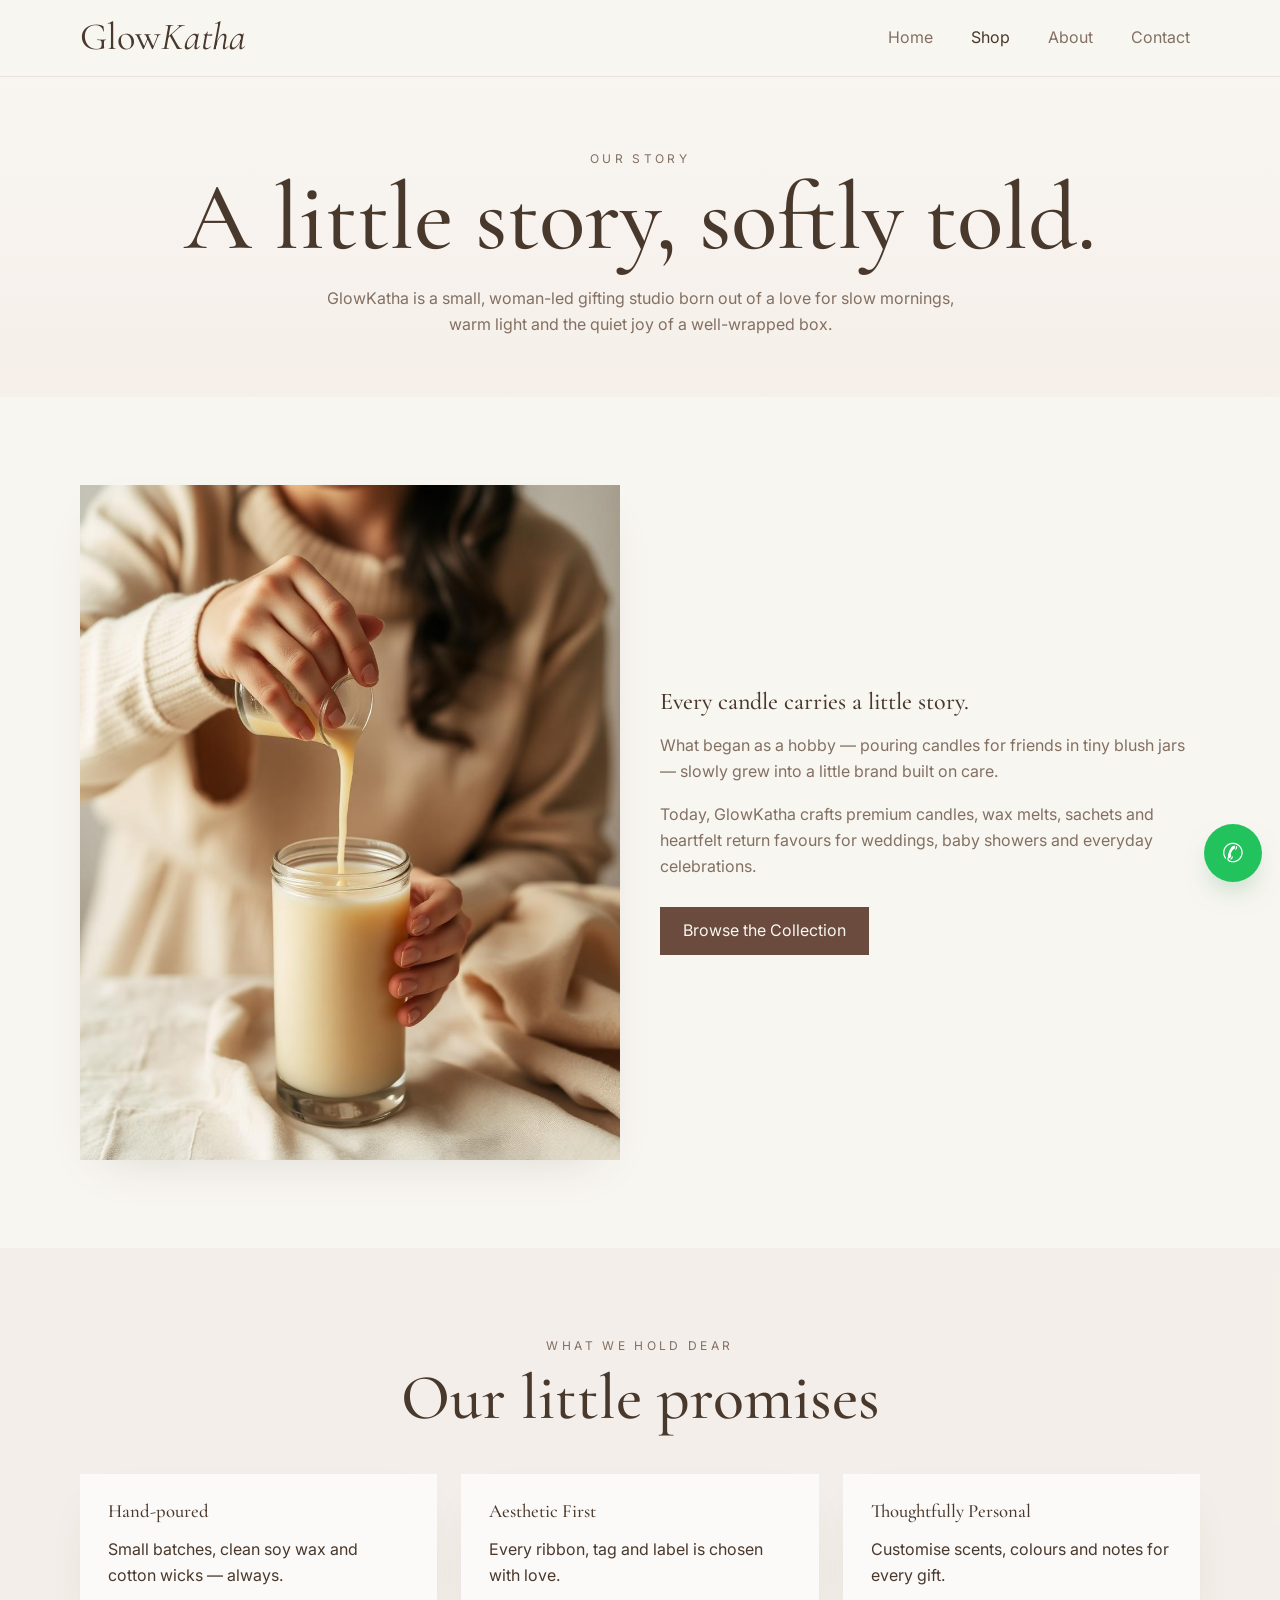
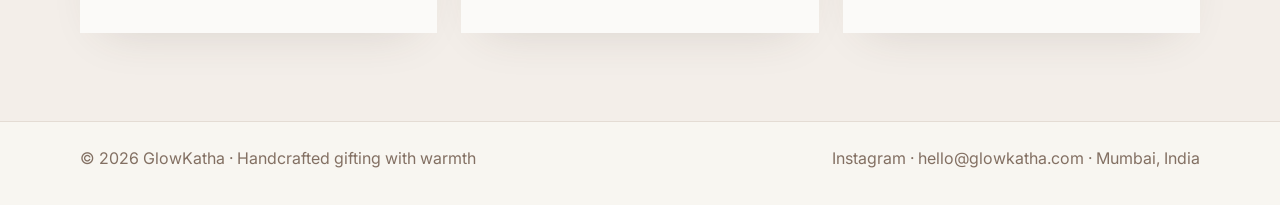
==== about.html @ 7e50fdde "first commit" ====
<!DOCTYPE html>
<html lang="en">
<head>
  <meta charset="UTF-8">
  <meta name="viewport" content="width=device-width, initial-scale=1.0">
  <title>About — GlowKatha</title>
  <meta name="description" content="GlowKatha crafts premium candles, wax melts, sachets and thoughtful return favours.">
  <link rel="preconnect" href="https://fonts.googleapis.com">
  <link rel="preconnect" href="https://fonts.gstatic.com" crossorigin>
  <link href="https://fonts.googleapis.com/css2?family=Cormorant+Garamond:wght@400;500;600;700&family=Inter:wght@300;400;500;600&display=swap" rel="stylesheet">
  <link rel="stylesheet" href="css/styles.css">
</head>
<body>
  <header class="site-header">
    <div class="container navbar">
      <a class="brand" href="index.html">Glow<em>Katha</em></a>
      <nav class="nav-links" aria-label="Main navigation">
        <a class="nav-link " href="index.html">Home</a>
        <a class="nav-link active" href="shop.html">Shop</a>
        <a class="nav-link " href="about.html">About</a>
        <a class="nav-link " href="contact.html">Contact</a>
      </nav>
    </div>
  </header>
  
<main>
  <section class="page-hero">
    <div class="container">
      <p class="eyebrow">Our Story</p>
      <h1>A little story, softly told.</h1>
      <p class="text">GlowKatha is a small, woman-led gifting studio born out of a love for slow mornings, warm light and the quiet joy of a well-wrapped box.</p>
    </div>
  </section>
  <section class="section">
    <div class="container about-grid">
      <div class="image-frame"><img src="assets/about.jpg" alt="Pouring candle wax by hand"></div>
      <div>
        <h2>Every candle carries a little story.</h2>
        <p class="section-copy" style="margin-left:0">What began as a hobby — pouring candles for friends in tiny blush jars — slowly grew into a little brand built on care.</p>
        <p class="section-copy" style="margin-left:0">Today, GlowKatha crafts premium candles, wax melts, sachets and heartfelt return favours for weddings, baby showers and everyday celebrations.</p>
        <div class="hero-actions"><a class="btn btn-primary" href="shop.html">Browse the Collection</a></div>
      </div>
    </div>
  </section>
  <section class="section alt">
    <div class="container">
      <div class="section-head"><p class="eyebrow">What we hold dear</p><h2>Our little promises</h2></div>
      <div class="values testimonials">
        <div class="value-card"><h3>Hand-poured</h3><p>Small batches, clean soy wax and cotton wicks — always.</p></div>
        <div class="value-card"><h3>Aesthetic First</h3><p>Every ribbon, tag and label is chosen with love.</p></div>
        <div class="value-card"><h3>Thoughtfully Personal</h3><p>Customise scents, colours and notes for every gift.</p></div>
      </div>
    </div>
  </section>
</main>

  <footer class="site-footer">
    <div class="container footer-row">
      <div>© 2026 GlowKatha · Handcrafted gifting with warmth</div>
      <div><a href="https://instagram.com/glowkatha" target="_blank" rel="noreferrer">Instagram</a> · <a href="mailto:hello@glowkatha.com">hello@glowkatha.com</a> · Mumbai, India</div>
    </div>
  </footer>
  <a class="whatsapp-float" href="https://wa.me/919999999999?text=Hi%20GlowKatha!" target="_blank" rel="noreferrer" aria-label="Chat on WhatsApp">✆</a>
  <script src="js/main.js"></script>
  
</body>
</html>
---- css/styles.css ----
:root {
  --background: hsl(36 35% 96%);
  --foreground: hsl(24 25% 23%);
  --muted-foreground: hsl(25 14% 45%);
  --border: hsl(28 23% 84%);
  --card: hsl(0 0% 100% / 0.7);
  --secondary: hsl(28 33% 92%);
  --primary: hsl(18 26% 33%);
  --primary-foreground: hsl(36 35% 96%);
  --blush: hsl(12 49% 88%);
  --shadow: 0 18px 50px -24px hsl(24 25% 23% / 0.18);
  --glow: 0 0 60px hsl(12 49% 88% / 0.45);
}
* { box-sizing: border-box; }
html { scroll-behavior: smooth; }
body {
  margin: 0;
  font-family: Inter, Arial, sans-serif;
  color: var(--foreground);
  background: var(--background);
  line-height: 1.6;
}
a { color: inherit; text-decoration: none; }
img { max-width: 100%; display: block; }
button, input, textarea { font: inherit; }
.container { width: min(1120px, calc(100% - 32px)); margin: 0 auto; }
.site-header {
  position: sticky; top: 0; z-index: 20;
  backdrop-filter: blur(10px);
  background: hsl(36 35% 96% / 0.85);
  border-bottom: 1px solid hsl(28 23% 84% / 0.65);
}
.navbar { min-height: 76px; display: flex; align-items: center; justify-content: space-between; gap: 24px; }
.brand { font-family: "Cormorant Garamond", serif; font-size: clamp(2rem, 4vw, 2.4rem); }
.brand em { font-style: italic; }
.nav-links { display: flex; align-items: center; gap: 18px; flex-wrap: wrap; }
.nav-link { padding: 8px 10px; color: var(--muted-foreground); }
.nav-link.active, .nav-link:hover { color: var(--foreground); }
.hero, .page-hero {
  background: linear-gradient(180deg, hsl(36 35% 96%), hsl(28 40% 94%));
}
.hero-grid, .about-grid, .contact-grid { display: grid; gap: 40px; align-items: center; }
.hero-grid { grid-template-columns: repeat(2, minmax(0, 1fr)); padding: 72px 0 88px; }
.page-hero { padding: 72px 0 60px; text-align: center; }
.eyebrow {
  margin: 0;
  text-transform: uppercase;
  letter-spacing: 0.28em;
  font-size: 0.75rem;
  color: var(--muted-foreground);
}
.hero h1, .page-hero h1, h2, h3 {
  font-family: "Cormorant Garamond", serif;
  font-weight: 500;
  line-height: 1.04;
  margin: 0;
}
.hero h1, .page-hero h1 { font-size: clamp(3.5rem, 9vw, 6rem); }
.hero-copy p.lead, .page-hero p.lead {
  font-family: "Cormorant Garamond", serif;
  font-size: 1.4rem;
  color: var(--muted-foreground);
  margin: 18px 0 0;
}
.hero-copy p.text, .page-hero p.text, .section-copy { color: var(--muted-foreground); max-width: 640px; margin: 18px auto 0; }
.hero-actions { display: flex; flex-wrap: wrap; gap: 14px; margin-top: 28px; }
.btn {
  display: inline-flex; align-items: center; justify-content: center; gap: 10px;
  min-height: 48px; padding: 0 22px; border: 1px solid var(--primary); transition: .25s ease;
  background: transparent; color: var(--foreground); cursor: pointer;
}
.btn:hover { transform: translateY(-1px); box-shadow: var(--shadow); }
.btn-primary { background: var(--primary); color: var(--primary-foreground); }
.btn-outline { border-color: hsl(24 25% 23% / 0.5); }
.hero-media { position: relative; min-height: 320px; }
.hero-media::before {
  content: ''; position: absolute; inset: -20px; background: var(--blush); filter: blur(40px); opacity: .55; box-shadow: var(--glow);
}
.hero-media img, .image-frame img { position: relative; width: 100%; height: 100%; object-fit: cover; box-shadow: var(--shadow); }
.hero-media img { aspect-ratio: 4 / 5; }
.section { padding: 88px 0; }
.section.alt { background: hsl(28 33% 92% / 0.6); }
.section-head { text-align: center; margin-bottom: 42px; }
.section-head h2 { font-size: clamp(2.5rem, 6vw, 4rem); margin-top: 10px; }
.categories, .gallery, .testimonials, .values, .shop-grid { display: grid; gap: 24px; }
.categories { grid-template-columns: repeat(4, minmax(0, 1fr)); }
.category-card img { aspect-ratio: 3 / 4; object-fit: cover; transition: transform 1s ease; }
.category-card:hover img, .gallery a:hover img, .product-card:hover img { transform: scale(1.06); }
.category-card h3, .product-card h3 { margin-top: 16px; font-size: 1.8rem; }
.category-card span { color: var(--muted-foreground); text-transform: uppercase; letter-spacing: 0.18em; font-size: 0.72rem; }
.about-grid, .contact-grid { grid-template-columns: repeat(2, minmax(0, 1fr)); }
.image-frame img { aspect-ratio: 4 / 5; }
.gallery { grid-template-columns: repeat(3, minmax(0, 1fr)); }
.gallery a { overflow: hidden; }
.gallery img { aspect-ratio: 1 / 1; object-fit: cover; transition: transform 1s ease; }
.testimonials { grid-template-columns: repeat(3, minmax(0, 1fr)); }
.testimonial, .value-card, .contact-card {
  background: var(--card);
  box-shadow: var(--shadow);
  padding: 28px;
}
.testimonial .stars { letter-spacing: 0.35em; color: hsl(38 62% 54%); }
.testimonial blockquote { margin: 14px 0 0; font-family: "Cormorant Garamond", serif; font-size: 1.65rem; }
.testimonial figcaption { margin-top: 18px; color: var(--muted-foreground); text-transform: uppercase; letter-spacing: 0.14em; font-size: 0.75rem; }
.filters { display: flex; flex-wrap: wrap; justify-content: center; gap: 12px; margin-bottom: 42px; }
.filter-btn {
  border: 1px solid var(--border); background: transparent; color: var(--muted-foreground);
  padding: 12px 18px; text-transform: uppercase; letter-spacing: 0.2em; font-size: 0.78rem;
}
.filter-btn.active, .filter-btn:hover { background: var(--foreground); color: var(--background); border-color: var(--foreground); }
.shop-grid { grid-template-columns: repeat(3, minmax(0, 1fr)); }
.product-card img { width: 100%; aspect-ratio: 4 / 5; object-fit: cover; transition: transform 1s ease; }
.product-card .badge {
  position: absolute; top: 16px; left: 16px; background: hsl(36 35% 96% / 0.92);
  padding: 7px 12px; text-transform: uppercase; letter-spacing: 0.2em; font-size: 0.65rem;
}
.product-card .media { position: relative; overflow: hidden; background: var(--secondary); }
.product-card p { color: var(--muted-foreground); margin: 8px 0 0; }
.product-meta { display: flex; justify-content: space-between; gap: 12px; align-items: center; margin-top: 18px; }
.price { font-family: "Cormorant Garamond", serif; font-size: 1.8rem; }
.empty-state { text-align: center; color: var(--muted-foreground); padding: 50px 0; display: none; }
.contact-form { display: grid; gap: 18px; }
.field { display: grid; gap: 8px; }
.field input, .field textarea {
  width: 100%; border: 1px solid var(--border); background: transparent; padding: 14px 16px; color: var(--foreground);
}
.contact-card-list { display: grid; gap: 16px; }
.site-footer { border-top: 1px solid hsl(28 23% 84% / 0.8); padding: 24px 0 34px; }
.footer-row { display: flex; flex-wrap: wrap; justify-content: space-between; gap: 14px; color: var(--muted-foreground); }
.whatsapp-float {
  position: fixed; right: 18px; bottom: 18px; width: 58px; height: 58px; border-radius: 999px;
  background: hsl(142 70% 45%); color: white; display: grid; place-items: center; font-size: 1.6rem; box-shadow: 0 14px 32px -16px hsl(142 70% 30% / 0.7);
}
@media (max-width: 960px) {
  .hero-grid, .about-grid, .contact-grid, .categories, .gallery, .testimonials, .values, .shop-grid { grid-template-columns: 1fr 1fr; }
}
@media (max-width: 720px) {
  .navbar, .footer-row { flex-direction: column; align-items: flex-start; }
  .nav-links { gap: 8px 14px; }
  .hero-grid, .about-grid, .contact-grid, .categories, .gallery, .testimonials, .values, .shop-grid { grid-template-columns: 1fr; }
  .hero-grid { padding-top: 52px; }
  .section { padding: 68px 0; }
  .page-hero { padding: 56px 0 44px; }
  .product-meta { flex-direction: column; align-items: flex-start; }
}
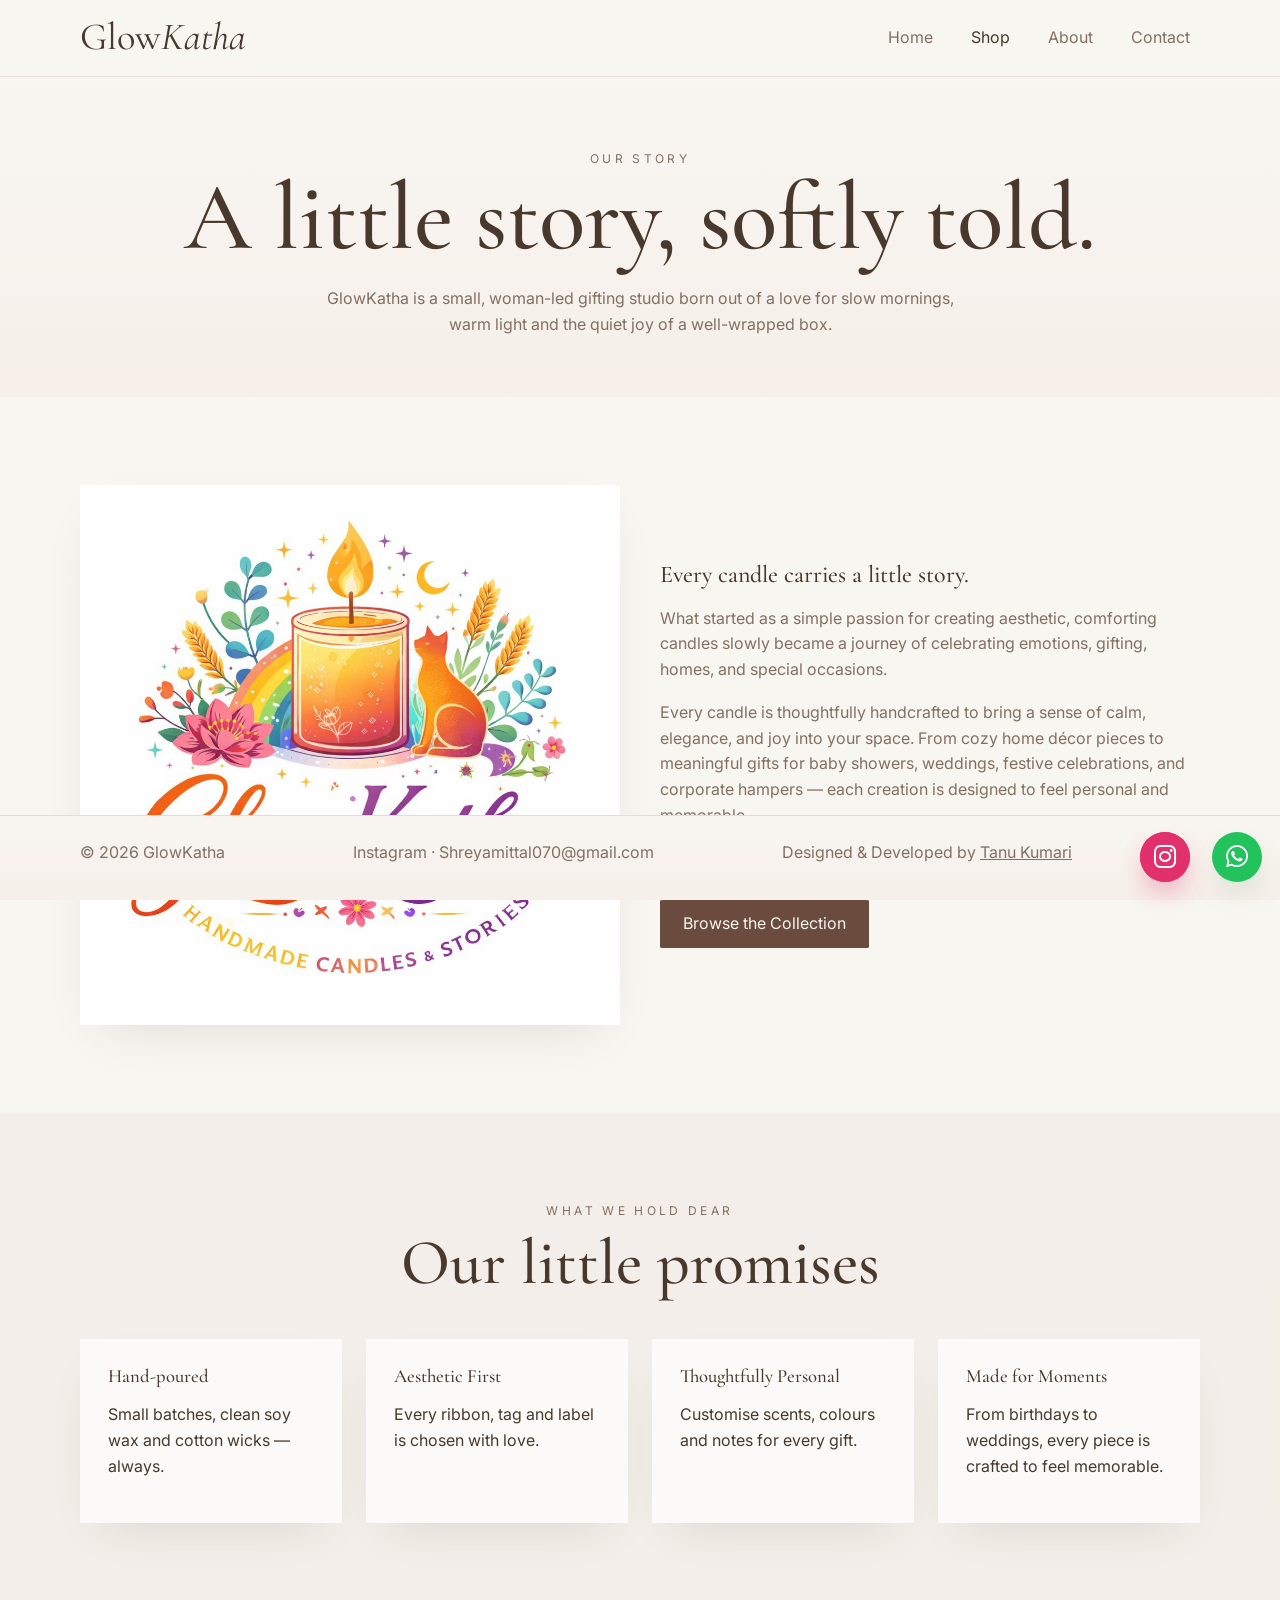
==== commit e19c3e0e: "Updated website" ====
--- a/about.html
+++ b/about.html
@@ -9,6 +9,8 @@
   <link rel="preconnect" href="https://fonts.gstatic.com" crossorigin>
   <link href="https://fonts.googleapis.com/css2?family=Cormorant+Garamond:wght@400;500;600;700&family=Inter:wght@300;400;500;600&display=swap" rel="stylesheet">
   <link rel="stylesheet" href="css/styles.css">
+  <!-- Font Awesome -->
+  <link rel="stylesheet" href="https://cdnjs.cloudflare.com/ajax/libs/font-awesome/6.5.2/css/all.min.css" />
 </head>
 <body>
   <header class="site-header">
@@ -33,11 +35,13 @@
   </section>
   <section class="section">
     <div class="container about-grid">
-      <div class="image-frame"><img src="assets/about.jpg" alt="Pouring candle wax by hand"></div>
+      <div class="image-frame"><img src="assets/Glow_katha_image.jpeg" alt="Pouring candle wax by hand"></div>
       <div>
         <h2>Every candle carries a little story.</h2>
-        <p class="section-copy" style="margin-left:0">What began as a hobby — pouring candles for friends in tiny blush jars — slowly grew into a little brand built on care.</p>
-        <p class="section-copy" style="margin-left:0">Today, GlowKatha crafts premium candles, wax melts, sachets and heartfelt return favours for weddings, baby showers and everyday celebrations.</p>
+        <p class="section-copy" style="margin-left:0">What started as a simple passion for creating aesthetic, comforting candles slowly became a journey of celebrating emotions, gifting, homes, and special occasions.</p>
+        <p class="section-copy" style="margin-left:0">Every candle is thoughtfully handcrafted to bring a sense of calm, elegance, and joy into your space. From cozy home décor pieces to meaningful gifts for baby showers, weddings, festive celebrations, and corporate hampers — each creation is designed to feel personal and memorable.</p>
+
+        <p class="section-copy" style="margin-left:0">Little promises you can keep same.</p>
         <div class="hero-actions"><a class="btn btn-primary" href="shop.html">Browse the Collection</a></div>
       </div>
     </div>
@@ -49,18 +53,42 @@
         <div class="value-card"><h3>Hand-poured</h3><p>Small batches, clean soy wax and cotton wicks — always.</p></div>
         <div class="value-card"><h3>Aesthetic First</h3><p>Every ribbon, tag and label is chosen with love.</p></div>
         <div class="value-card"><h3>Thoughtfully Personal</h3><p>Customise scents, colours and notes for every gift.</p></div>
+        <div class="value-card"><h3>Made for Moments</h3><p>From birthdays to weddings, every piece is crafted to feel memorable.</p></div>
       </div>
     </div>
   </section>
 </main>
 
   <footer class="site-footer">
-    <div class="container footer-row">
-      <div>© 2026 GlowKatha · Handcrafted gifting with warmth</div>
-      <div><a href="https://instagram.com/glowkatha" target="_blank" rel="noreferrer">Instagram</a> · <a href="mailto:hello@glowkatha.com">hello@glowkatha.com</a> · Mumbai, India</div>
+  <div class="container footer-row">
+    <div>
+      © 2026 GlowKatha
     </div>
-  </footer>
-  <a class="whatsapp-float" href="https://wa.me/919999999999?text=Hi%20GlowKatha!" target="_blank" rel="noreferrer" aria-label="Chat on WhatsApp">✆</a>
+    <div>
+      <a href="https://instagram.com/glowkatha.co" target="_blank" rel="noreferrer">Instagram</a>
+      ·
+      <a href="mailto:Shreyamittal070@gmail.com">Shreyamittal070@gmail.com</a>
+    </div>
+
+    <div>
+      Designed & Developed by
+      <a href="https://tanukumari23.github.io/Tanu-Portfolio/" target="_blank" rel="noreferrer" style="text-decoration: underline;">
+        Tanu Kumari
+      </a>
+    </div>
+    <div>
+      <a href="https://wa.me/+91 7838655605?text=Hi%20GlowKatha!" target="_blank" class="float-wa whatsapp-float" aria-label="WhatsApp">
+    <i class="fa-brands fa-whatsapp"></i>
+    <a href="https://instagram.com/glowkatha.co" target="_blank" class="float-wa insta-float" aria-label="insta">
+    <i class="fa-brands fa-instagram"></i>
+  </a>
+      <a href="https://instagram.com/glowkatha.co" target="_blank" class="float-wa insta-float" aria-label="insta">
+    <i class="fa-brands fa-instagram"></i>
+  </a>
+    </div>
+  </div>
+</footer>
+
   <script src="js/main.js"></script>
   
 </body>
--- a/css/styles.css
+++ b/css/styles.css
@@ -67,7 +67,7 @@
 .btn {
   display: inline-flex; align-items: center; justify-content: center; gap: 10px;
   min-height: 48px; padding: 0 22px; border: 1px solid var(--primary); transition: .25s ease;
-  background: transparent; color: var(--foreground); cursor: pointer;
+  background: transparent; color: var(--foreground); cursor: pointer; border-radius: 2%;
 }
 .btn:hover { transform: translateY(-1px); box-shadow: var(--shadow); }
 .btn-primary { background: var(--primary); color: var(--primary-foreground); }
@@ -77,7 +77,7 @@
   content: ''; position: absolute; inset: -20px; background: var(--blush); filter: blur(40px); opacity: .55; box-shadow: var(--glow);
 }
 .hero-media img, .image-frame img { position: relative; width: 100%; height: 100%; object-fit: cover; box-shadow: var(--shadow); }
-.hero-media img { aspect-ratio: 4 / 5; }
+.hero-media img { aspect-ratio: 5 / 5; }
 .section { padding: 88px 0; }
 .section.alt { background: hsl(28 33% 92% / 0.6); }
 .section-head { text-align: center; margin-bottom: 42px; }
@@ -89,11 +89,11 @@
 .category-card h3, .product-card h3 { margin-top: 16px; font-size: 1.8rem; }
 .category-card span { color: var(--muted-foreground); text-transform: uppercase; letter-spacing: 0.18em; font-size: 0.72rem; }
 .about-grid, .contact-grid { grid-template-columns: repeat(2, minmax(0, 1fr)); }
-.image-frame img { aspect-ratio: 4 / 5; }
+.image-frame img { aspect-ratio: 5 / 5; }
 .gallery { grid-template-columns: repeat(3, minmax(0, 1fr)); }
 .gallery a { overflow: hidden; }
 .gallery img { aspect-ratio: 1 / 1; object-fit: cover; transition: transform 1s ease; }
-.testimonials { grid-template-columns: repeat(3, minmax(0, 1fr)); }
+.testimonials { grid-template-columns: repeat(4, minmax(0, 1fr)); }
 .testimonial, .value-card, .contact-card {
   background: var(--card);
   box-shadow: var(--shadow);
@@ -125,11 +125,42 @@
   width: 100%; border: 1px solid var(--border); background: transparent; padding: 14px 16px; color: var(--foreground);
 }
 .contact-card-list { display: grid; gap: 16px; }
-.site-footer { border-top: 1px solid hsl(28 23% 84% / 0.8); padding: 24px 0 34px; }
+.site-footer { border-top: 1px solid hsl(28 23% 84% / 0.8); padding: 24px 0 34px;  background: linear-gradient(180deg, hsl(36 35% 96%), hsl(28 40% 94%)); width: 100%; z-index: 999; }
+/* Fixed footer ONLY on larger screens */
+@media (min-width: 992px){
+
+  .site-footer{
+    position: fixed;
+    bottom: 0;
+    left: 0;
+  }
+
+  body{
+    padding-bottom: 90px;
+  }
+}
+
+/* Normal footer on mobile */
+@media (max-width: 991px){
+
+  .site-footer{
+    position: relative;
+  }
+
+  .footer-row{
+    flex-direction: column;
+    text-align: center;
+    gap: 10px;
+  }
+}
 .footer-row { display: flex; flex-wrap: wrap; justify-content: space-between; gap: 14px; color: var(--muted-foreground); }
 .whatsapp-float {
-  position: fixed; right: 18px; bottom: 18px; width: 58px; height: 58px; border-radius: 999px;
+  position: fixed; right: 18px; bottom: 18px; width: 50px; height: 50px; border-radius: 999px;
   background: hsl(142 70% 45%); color: white; display: grid; place-items: center; font-size: 1.6rem; box-shadow: 0 14px 32px -16px hsl(142 70% 30% / 0.7);
+}
+.insta-float {
+  position: fixed; right: 90px; bottom: 18px; width: 50px; height: 50px; border-radius: 999px;
+  background: #E1306C; color: white; display: grid; place-items: center; font-size: 1.6rem; box-shadow: 0 14px 32px -16px #E1306C;;
 }
 @media (max-width: 960px) {
   .hero-grid, .about-grid, .contact-grid, .categories, .gallery, .testimonials, .values, .shop-grid { grid-template-columns: 1fr 1fr; }
@@ -143,3 +174,5 @@
   .page-hero { padding: 56px 0 44px; }
   .product-meta { flex-direction: column; align-items: flex-start; }
 }
+
+
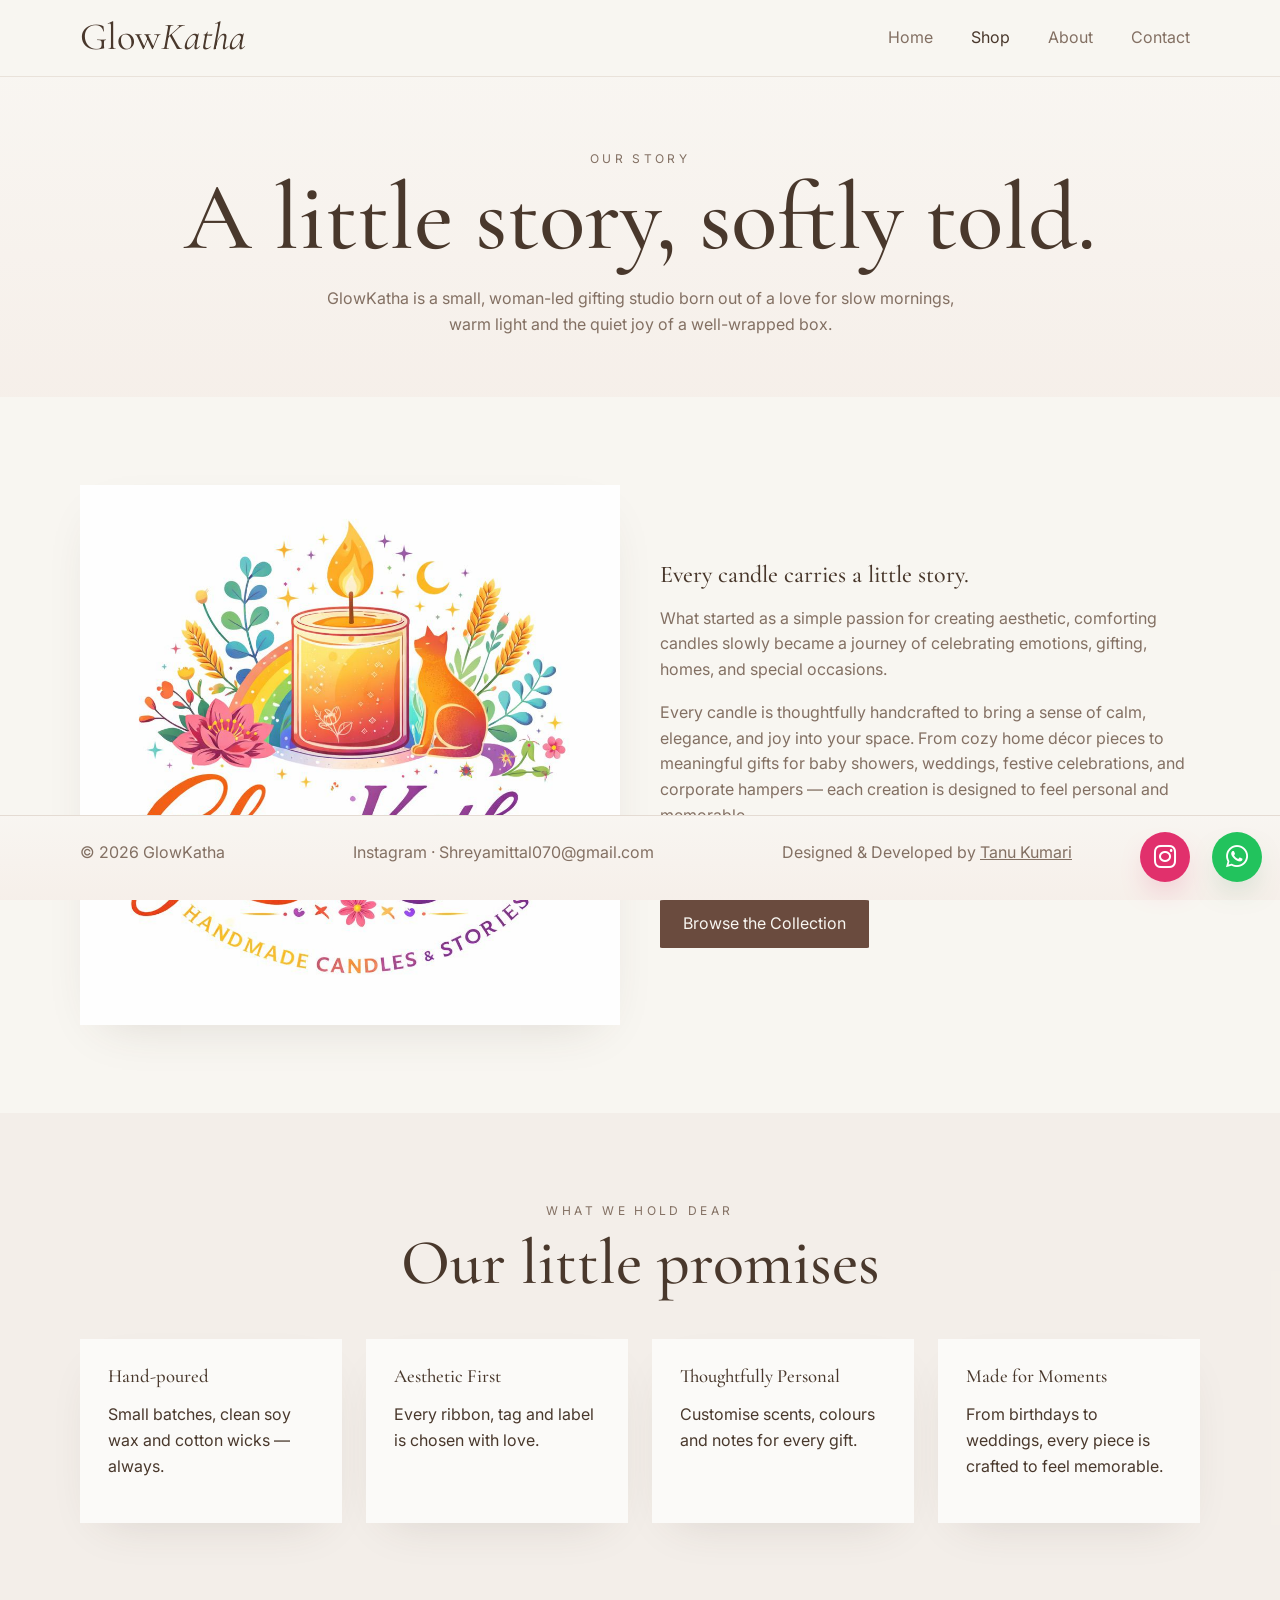
==== commit 9ae33396: "updated" ====
--- a/about.html
+++ b/about.html
@@ -58,8 +58,7 @@
     </div>
   </section>
 </main>
-
-  <footer class="site-footer">
+ <footer class="site-footer">
   <div class="container footer-row">
     <div>
       © 2026 GlowKatha
@@ -77,11 +76,8 @@
       </a>
     </div>
     <div>
-      <a href="https://wa.me/+91 7838655605?text=Hi%20GlowKatha!" target="_blank" class="float-wa whatsapp-float" aria-label="WhatsApp">
-    <i class="fa-brands fa-whatsapp"></i>
-    <a href="https://instagram.com/glowkatha.co" target="_blank" class="float-wa insta-float" aria-label="insta">
-    <i class="fa-brands fa-instagram"></i>
-  </a>
+      <a href="https://wa.me/919315679286?text=Hi%20GlowKatha!" target="_blank" class="float-wa whatsapp-float" aria-label="WhatsApp">
+    <i class="fa-brands fa-whatsapp"></i></a>
       <a href="https://instagram.com/glowkatha.co" target="_blank" class="float-wa insta-float" aria-label="insta">
     <i class="fa-brands fa-instagram"></i>
   </a>
